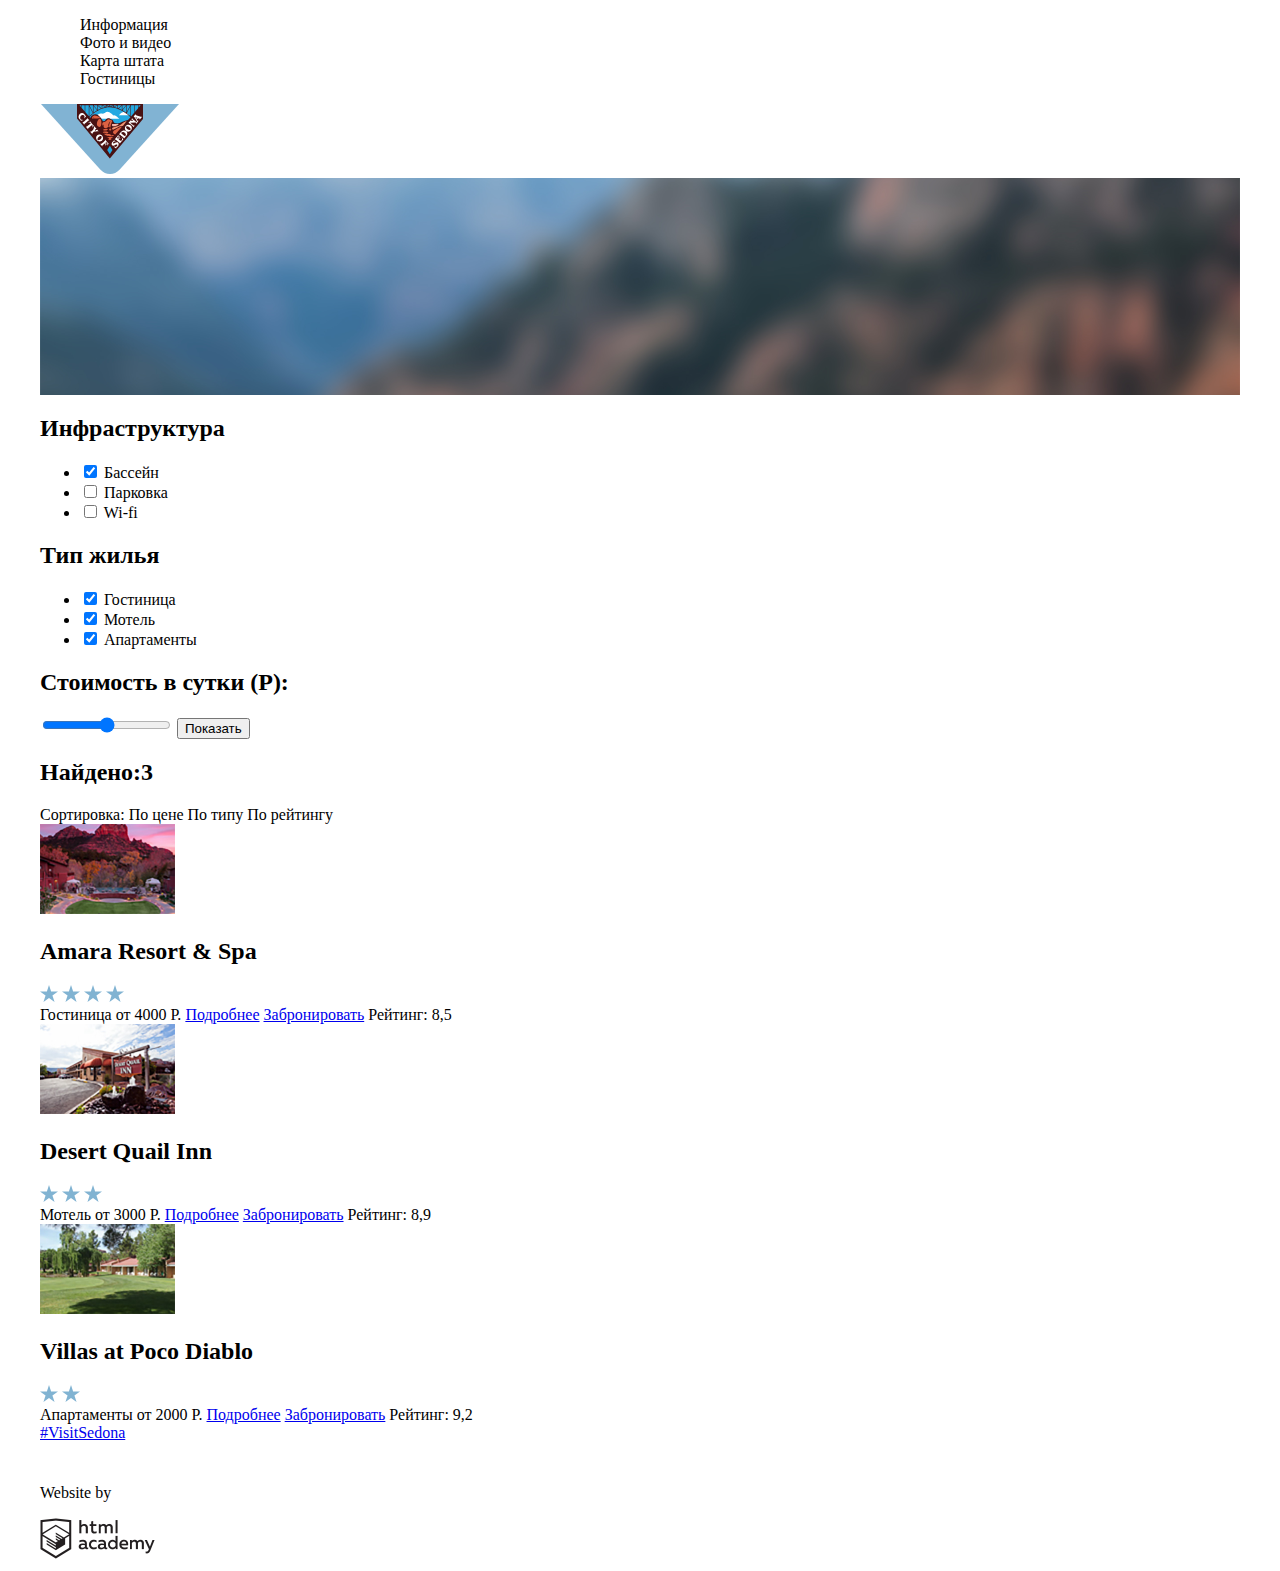
==== hotels.html @ dd0735d4 "4. Доступность и формы  не знаю что я делаю :))" ====
<!DOCTYPE html>
<html lang="ru">

<head>
  <meta charset="utf-8">
  <link href="css/style_hotels.css" rel="stylesheet">
  <title>HTML Academy: Седона</title>
</head>

<body>
  <section class="container">
    <header>
      <nav class="navigation">
        <ul>
          <li class="nav_list"><a href="#">Информация</a></li>
          <li class="nav_list"><a href="#">Фото и видео</a></li>
          <li class="nav_list"><a href="#">Карта штата</a></li>
          <li class="nav_list"><a href="hotels.html">Гостиницы </a></li>
        </ul>
        <a>
          <img src="img/index/logo.svg" alt="Логотип сайта Город Аризона" width="140px" height="70px">
        </a>
      </nav>
    </header>

    <div class="welcome">
    </div>

    <section class="choice">
      <div class="infrastructure">
        <h2>Инфраструктура</h2>
        <ul>
          <li>
            <input type="checkbox" name="swimming-pool" id="filter-swimming-pool" checked>
            <label for="filter-swimming-pool">Бассейн</label>
          </li>
          <li>
            <input type="checkbox" name="parking" id="filter-parking">
            <label for="filter-parking">Парковка</label>
          </li>
          <li>
            <input type="checkbox" name="wi-fi" id="filter-wi-fi">
            <label for="filter-wi-fi">Wi-fi</label>
          </li>
        </ul>
      </div>
      <div class="type_of_leaving">
        <h2>Тип жилья</h2>
        <ul>
          <li>
            <input type="checkbox" name="hotel" id="filter-hotel" checked>
            <label for="filter-hotel">Гостиница</label>
          </li>
          <li>
            <input type="checkbox" name="motel" id="filter-motel" checked>
            <label for="filter-motel">Мотель</label>
          </li>
          <li>
            <input type="checkbox" name="Apartments" id="filter-Apartments" checked>
            <label for="filter-Apartments">Апартаменты</label>
          </li>
        </ul>
      </div>
      <div class="price">
        <h2>Стоимость в сутки (P):</h2>
        <input type="range" name="range">
        <button type="button">Показать</button>
      </div>

      <section class="search">
        <div class="search_types">
          <h2>Найдено:3</h2>
          <span>Сортировка:</span>
          <span>По цене</span>
          <span>По типу</span>
          <span>По рейтингу</span>
        </div>
        <div class="hotel_one">
          <img src="img/hotels/hotel-picture-1.jpg" width="135px" height="90px" alt="Фото первого отеля">
          <h2>Amara Resort & Spa</h2>
          <div class="hotel_stars">
            <img src="img/hotels/star.svg">
            <img src="img/hotels/star.svg">
            <img src="img/hotels/star.svg">
            <img src="img/hotels/star.svg">
          </div>
          <span>Гостиница</span>
          <span>от 4000 Р.</span>
          <a href="#">Подробнее</a>
          <a href="#">Забронировать</a>
          <span>Рейтинг: 8,5</span>
        </div>
        <div class="hotel_two">
          <img src="img/hotels/hotel-picture-2.jpg" width="135px" height="90px" alt="Фото второго отеля">
          <h2>Desert Quail Inn</h2>
          <div class="hotel_stars">
            <img src="img/hotels/star.svg">
            <img src="img/hotels/star.svg">
            <img src="img/hotels/star.svg">
          </div>
          <span>Мотель</span>
          <span>от 3000 Р.</span>
          <a href="#">Подробнее</a>
          <a href="#">Забронировать</a>
          <span>Рейтинг: 8,9</span>
        </div>
        <div class="hotel_three">
          <img src="img/hotels/hotel-picture-3.jpg" width="135px" height="90px" alt="Фото третьего отеля">
          <h2>Villas at Poco Diablo</h2>
          <div class="hotel_stars">
            <img src="img/hotels/star.svg">
            <img src="img/hotels/star.svg">
          </div>
          <span>Апартаменты</span>
          <span>от 2000 Р.</span>
          <a href="#">Подробнее</a>
          <a href="#">Забронировать</a>
          <span>Рейтинг: 9,2</span>
        </div>
      </section>
    </section>
    <footer>
      <a href="#">#VisitSedona</a>
      <div class="social">
          <a href="#"><img src="img/index/tw-icon.svg" width="17px" height="15px" alt="группа сайта во Вконтакте"></a>
          <a href="#"><img src="img/index/fb-icon.svg" width="12px" height="22px" alt="группа сайта в Фейсбуке"></a>
          <a href="#"><img src="img/index/youtube-icon.svg" width="20px" height="16px" alt="канал сайта на Ютубе"></a>
        </div>
      <div class="footer_logo">
        <p>Website by</p>
        <img class="img_logo" src="img/index/logo_name2.png" width="115px" height="41px" alt="Логотип сайта">
      </div>
    </footer>
  </section>
</body>

</html>
---- css/style_hotels.css ----
.welcome {
    background: url(../img/hotels/background-2.png) no-repeat ;
    Width: 1200px;
    height:  217px;
}


.container {
    max-width: 1200px;
    margin: auto;
}

.visually-hidden {
    position: absolute;
    width: 1px;
    height: 1px;
    margin: -1px;
    border: 0;
    padding: 0;
    clip: rect(0 0 0 0);
    overflow: hidden;
  }

  .nav_list {
    list-style-type: none;
    }
    
    .navigation a {
        text-decoration: none;
        color: black;
    }
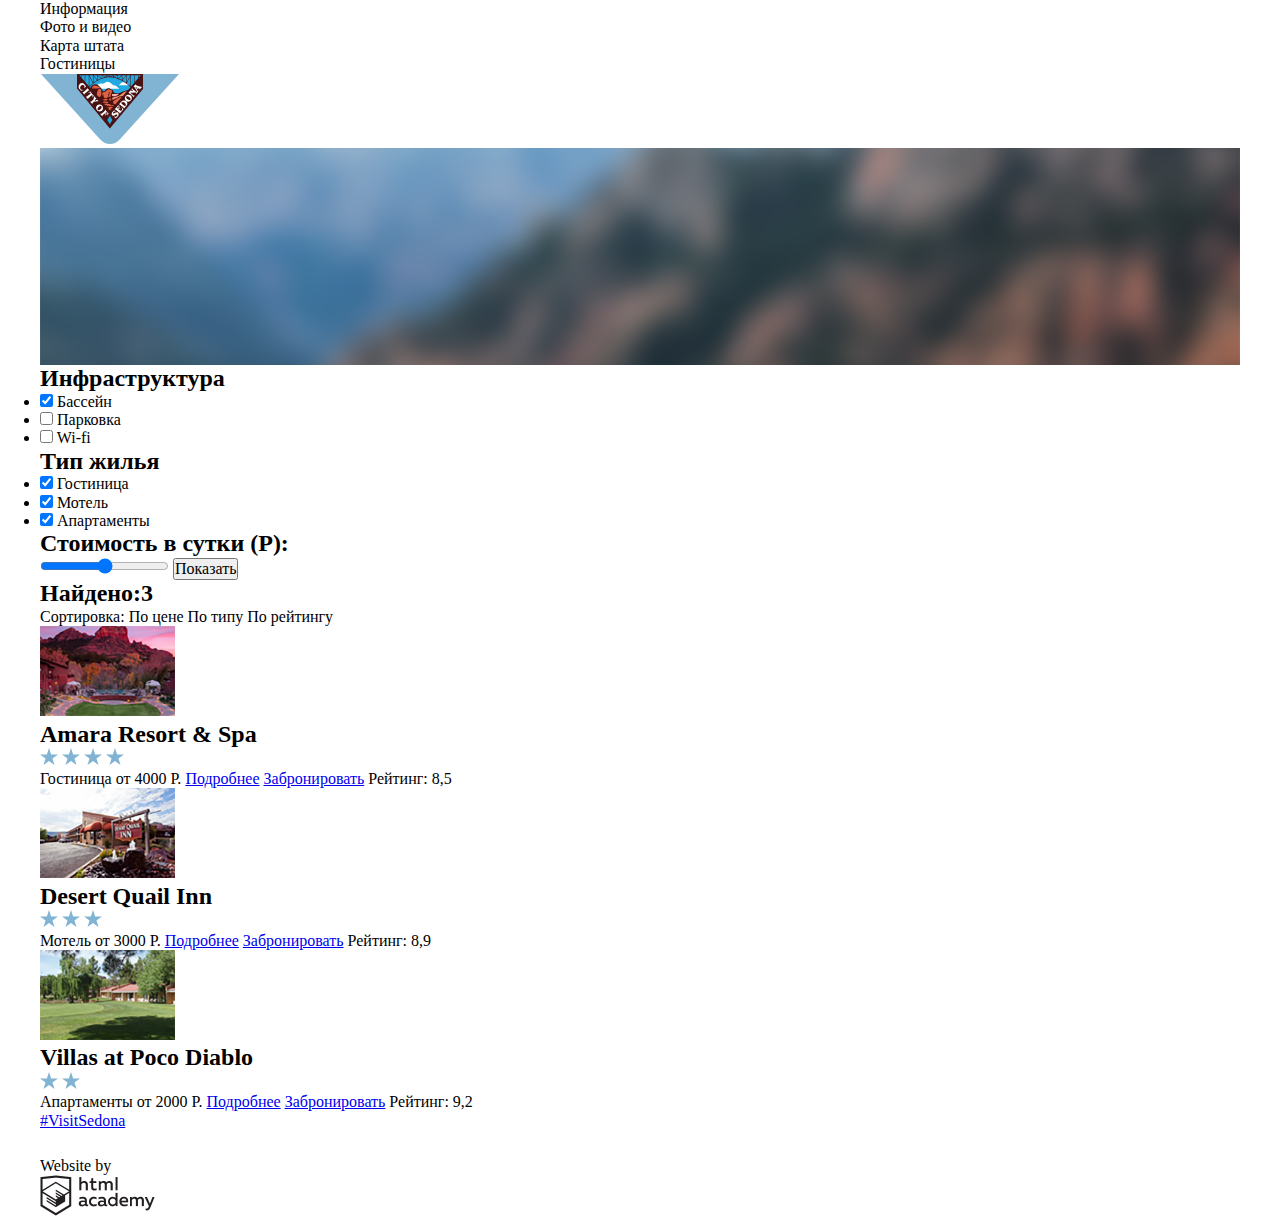
==== commit 7f837f30: "CSS part 2" ====
--- a/hotels.html
+++ b/hotels.html
@@ -3,6 +3,7 @@
 
 <head>
   <meta charset="utf-8">
+  <link href="css/normalize.css" rel="stylesheet">
   <link href="css/style_hotels.css" rel="stylesheet">
   <title>HTML Academy: Седона</title>
 </head>
@@ -12,13 +13,13 @@
     <header>
       <nav class="navigation">
         <ul>
-          <li class="nav_list"><a href="#">Информация</a></li>
-          <li class="nav_list"><a href="#">Фото и видео</a></li>
-          <li class="nav_list"><a href="#">Карта штата</a></li>
-          <li class="nav_list"><a href="hotels.html">Гостиницы </a></li>
+          <li class="nav_list"><a class="nav_link" href="#">Информация</a></li>
+          <li class="nav_list"><a class="nav_link" href="#">Фото и видео</a></li>
+          <li class="nav_list"><a class="nav_link" href="#">Карта штата</a></li>
+          <li class="nav_list"><a class="nav_link" href="hotels.html">Гостиницы </a></li>
         </ul>
         <a>
-          <img src="img/index/logo.svg" alt="Логотип сайта Город Аризона" width="140px" height="70px">
+          <img class="nav_logo" src="img/index/logo.svg" alt="Логотип сайта Город Аризона" width="140px" height="70px">
         </a>
       </nav>
     </header>
@@ -122,10 +123,10 @@
     <footer>
       <a href="#">#VisitSedona</a>
       <div class="social">
-          <a href="#"><img src="img/index/tw-icon.svg" width="17px" height="15px" alt="группа сайта во Вконтакте"></a>
-          <a href="#"><img src="img/index/fb-icon.svg" width="12px" height="22px" alt="группа сайта в Фейсбуке"></a>
-          <a href="#"><img src="img/index/youtube-icon.svg" width="20px" height="16px" alt="канал сайта на Ютубе"></a>
-        </div>
+        <a href="#"><img src="img/index/tw-icon.svg" width="17px" height="15px" alt="группа сайта во Вконтакте"></a>
+        <a href="#"><img src="img/index/fb-icon.svg" width="12px" height="22px" alt="группа сайта в Фейсбуке"></a>
+        <a href="#"><img src="img/index/youtube-icon.svg" width="20px" height="16px" alt="канал сайта на Ютубе"></a>
+      </div>
       <div class="footer_logo">
         <p>Website by</p>
         <img class="img_logo" src="img/index/logo_name2.png" width="115px" height="41px" alt="Логотип сайта">
--- a/css/style_hotels.css
+++ b/css/style_hotels.css
@@ -1,31 +1,31 @@
 .welcome {
-    background: url(../img/hotels/background-2.png) no-repeat ;
-    Width: 1200px;
-    height:  217px;
+  background: url(../img/hotels/background-2.png) no-repeat;
+  Width: 1200px;
+  height: 217px;
 }
 
 
 .container {
-    max-width: 1200px;
-    margin: auto;
+  max-width: 1200px;
+  margin: auto;
 }
 
 .visually-hidden {
-    position: absolute;
-    width: 1px;
-    height: 1px;
-    margin: -1px;
-    border: 0;
-    padding: 0;
-    clip: rect(0 0 0 0);
-    overflow: hidden;
-  }
+  position: absolute;
+  width: 1px;
+  height: 1px;
+  margin: -1px;
+  border: 0;
+  padding: 0;
+  clip: rect(0 0 0 0);
+  overflow: hidden;
+}
 
-  .nav_list {
-    list-style-type: none;
-    }
-    
-    .navigation a {
-        text-decoration: none;
-        color: black;
-    }+.nav_list {
+  list-style-type: none;
+}
+
+.navigation a {
+  text-decoration: none;
+  color: black;
+}
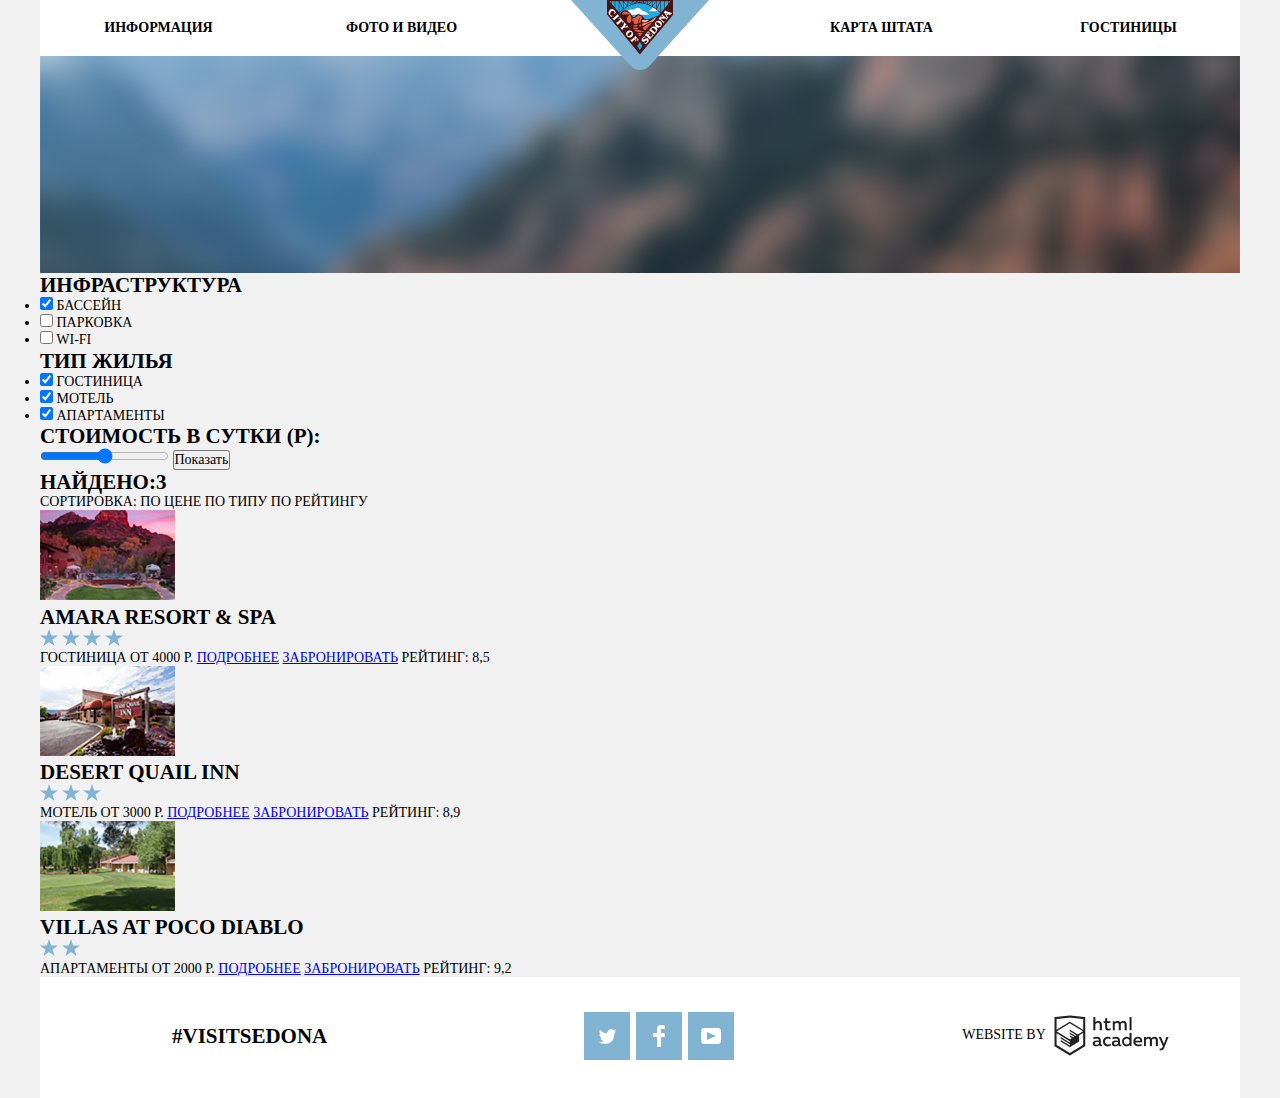
==== commit f5c434cb: "css part 3" ====
--- a/hotels.html
+++ b/hotels.html
@@ -12,11 +12,11 @@
   <section class="container">
     <header>
       <nav class="navigation">
-        <ul>
-          <li class="nav_list"><a class="nav_link" href="#">Информация</a></li>
-          <li class="nav_list"><a class="nav_link" href="#">Фото и видео</a></li>
-          <li class="nav_list"><a class="nav_link" href="#">Карта штата</a></li>
-          <li class="nav_list"><a class="nav_link" href="hotels.html">Гостиницы </a></li>
+        <ul class="nav_menu">
+          <li class="nav_list_left"><a class="nav_link nav_link_first" href="#">Информация</a></li>
+          <li class="nav_list_left"><a class="nav_link nav_link_second" href="#">Фото и видео</a></li>
+          <li class="nav_list_right"><a class="nav_link nav_link_third" href="#">Карта штата</a></li>
+          <li class="nav_list_right"><a class="nav_link  nav_link_fourth" href="hotels.html">Гостиницы </a></li>
         </ul>
         <a>
           <img class="nav_logo" src="img/index/logo.svg" alt="Логотип сайта Город Аризона" width="140px" height="70px">
@@ -121,15 +121,27 @@
       </section>
     </section>
     <footer>
-      <a href="#">#VisitSedona</a>
+      <a class="footer_link" href="#">#VisitSedona</a>
       <div class="social">
-        <a href="#"><img src="img/index/tw-icon.svg" width="17px" height="15px" alt="группа сайта во Вконтакте"></a>
-        <a href="#"><img src="img/index/fb-icon.svg" width="12px" height="22px" alt="группа сайта в Фейсбуке"></a>
-        <a href="#"><img src="img/index/youtube-icon.svg" width="20px" height="16px" alt="канал сайта на Ютубе"></a>
+        <div class="social_link link_tw">
+          <a class="social_img" href="#"><img src="img/index/tw-icon.svg" width="17px" height="15px"
+              alt="страница сайта в Твиттере"></a>
+        </div>
+        <div class="social_link link_fb">
+          <a class="social_img" href="#"><img src="img/index/fb-icon.svg" width="12px" height="22px"
+              alt="группа сайта в Фейсбуке"></a>
+        </div>
+        <div class="social_link link_youtobe">
+          <a class="social_img" href="#"><img src="img/index/youtube-icon.svg" width="20px" height="16px"
+              alt="канал сайта на Ютубе"></a>
+        </div>
       </div>
       <div class="footer_logo">
-        <p>Website by</p>
-        <img class="img_logo" src="img/index/logo_name2.png" width="115px" height="41px" alt="Логотип сайта">
+        <span class="footer_web">Website by</span>
+        <figure class="footer_logo_img">
+          <a href="https://htmlacademy.ru/intensive/htmlcss"><img class="img_logo" src="img/index/logo_name2.png"
+              width="115px" height="41px" alt="Логотип сайта"></a>
+        </figure>
       </div>
     </footer>
   </section>
--- a/css/style_hotels.css
+++ b/css/style_hotels.css
@@ -1,9 +1,19 @@
+body {
+  font-family: PT Sans;
+  text-transform: uppercase;
+  background-color: #f1f1f1;
+  font-size: 14px;
+}
+
+img {
+  max-width: 100%;
+}
+
 .welcome {
   background: url(../img/hotels/background-2.png) no-repeat;
   Width: 1200px;
   height: 217px;
 }
-
 
 .container {
   max-width: 1200px;
@@ -21,11 +31,124 @@
   overflow: hidden;
 }
 
-.nav_list {
-  list-style-type: none;
+.nav_list_right {
+  margin-right: auto;
+  padding-top: 20px;
+  padding-bottom: 20px;
+  width: 240px;
+  align-self: center;
+  text-align: center;
 }
 
-.navigation a {
+.nav_list_left {
+  margin-left: auto;
+  width: 240px;
+  align-self: center;
+  text-align: center;
+  padding-top: 20px;
+  padding-bottom: 20px;
+}
+
+.nav_link,
+.footer_link {
   text-decoration: none;
   color: black;
+  font-weight: 700;
 }
+
+.nav_menu {
+  display: -webkit-flex;
+  display: flex;
+  list-style-type: none;
+  flex-wrap: wrap;
+}
+
+.nav_menu::after {
+  content: '';
+  flex-grow: 1;
+  order: 0;
+}
+
+.nav_link_first {
+  padding-right: 3px;
+}
+
+.nav_link_second {
+  padding-left: 3px;
+}
+
+.nav_link_third {
+  padding-left: 3px;
+}
+
+.nav_link_fourth {
+  padding-left: 17px;
+}
+
+.nav_list_right {
+  order: 1;
+}
+
+.nav_logo {
+  position: absolute;
+  z-index: 1;
+  right: 530px;
+  top: 0px;
+}
+
+.navigation {
+  position: relative;
+  background-color: #ffffff;
+}
+
+
+/* FOOTER */
+
+footer {
+  background-color: #ffffff;
+  display: flex;
+}
+
+.footer_link {
+  font-size: 21px;
+  padding: 47px 257px 50px 132px;
+}
+
+.footer_web {
+  padding-right: 8px;
+}
+
+.footer_logo {
+  display: flex;
+  padding-left: 222px;
+  padding-top: 50px;
+}
+
+.footer_logo_img {
+  margin-top: -12px;
+}
+
+.social {
+  padding-top: 35px;
+  display: flex;
+  height: 48px; 
+}
+
+.social_link {
+  background-color: #81b3d2;
+  margin-right: 6px;
+  width: 46px;
+  text-align: center;
+}
+
+.link_tw {
+  padding-top: 17px;
+}
+
+.link_youtobe {
+padding-top: 16px;
+}
+
+.link_fb {
+  padding-top: 13px;
+}
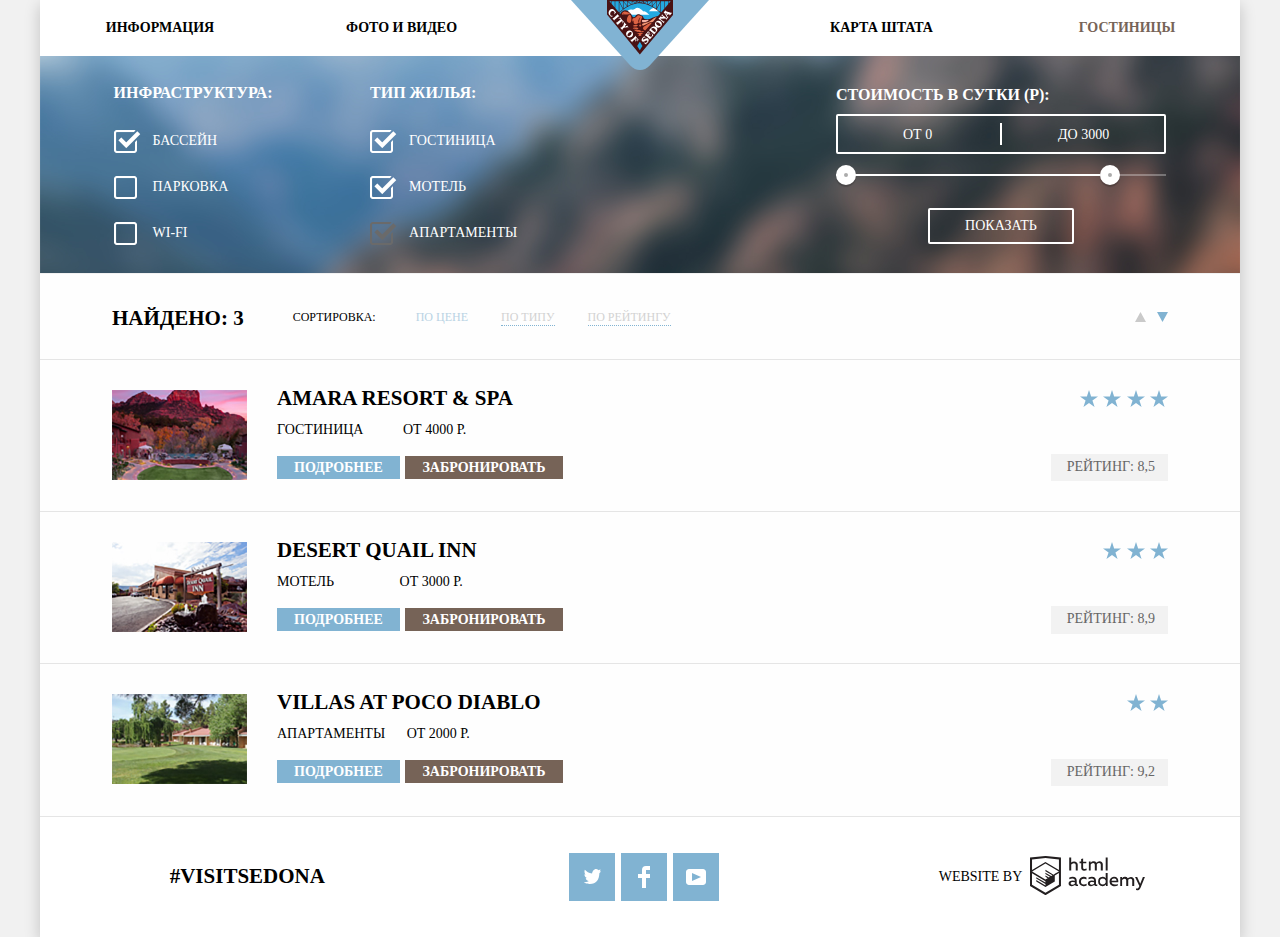
==== commit 0e8873b9: "CSS part 4" ====
--- a/hotels.html
+++ b/hotels.html
@@ -18,130 +18,180 @@
           <li class="nav_list_right"><a class="nav_link nav_link_third" href="#">Карта штата</a></li>
           <li class="nav_list_right"><a class="nav_link  nav_link_fourth" href="hotels.html">Гостиницы </a></li>
         </ul>
-        <a>
+        <a href="index.html">
           <img class="nav_logo" src="img/index/logo.svg" alt="Логотип сайта Город Аризона" width="140px" height="70px">
         </a>
       </nav>
     </header>
 
-    <div class="welcome">
-    </div>
-
     <section class="choice">
-      <div class="infrastructure">
-        <h2>Инфраструктура</h2>
+      <form>
+        <fieldset>
+          <legend>Инфраструктура:</legend>
+          <input id="checkbox-1" type="checkbox" checked>
+          <label for="checkbox-1">Бассейн</label>
+          <input id="checkbox-2" type="checkbox">
+          <label for="checkbox-2">Парковка</label>
+          <input id="checkbox-3" type="checkbox">
+          <label for="checkbox-3">Wi-fi</label>
+        </fieldset>
+      </form>
+      <form>
+        <fieldset class="second_fieldset">
+          <legend>Тип жилья:</legend>
+          <input id="checkbox-4" type="checkbox" checked>
+          <label for="checkbox-4">Гостиница</label>
+          <input id="checkbox-5" type="checkbox" checked>
+          <label for="checkbox-5">Мотель</label>
+          <input id="checkbox-6" type="checkbox" disabled checked>
+          <label for="checkbox-6">Апартаменты</label>
+        </fieldset>
+      </form>
+      <div class="filter_range">
+        <div class="filter_range_title">Стоимость в сутки (р):</div>
+        <div class="price_controls">
+          <label class="min_price">от <input type="text" name="min_price" value="0"></label>
+          <label class="max_price">до <input type="text" name="max_price" value="3000"></label>
+        </div>
+        <div class="range_controls">
+          <div class="scale">
+            <div class="bar"></div>
+          </div>
+          <div class="range_toggle range_toggle_min"></div>
+          <div class="range_toggle range_toggle_max"></div>
+        </div>
+        <button class="btn_transparent" type="submit">Показать</button>
+      </div>
+    </section>
+
+    <section class="search">
+      <div class="search_types">
+        <h2 class="search_title">Найдено: 3</h2>
+        <span class="search_subtitle">Сортировка:</span>
+        <button class="search_list search_list_active">По цене</button>
+        <button class="search_list search_list_no_active">По типу</button>
+        <button class="search_list search_list_no_active">По рейтингу</button>
+        <div class="search_buttons">
+          <button class="up_button" href="#"><span class="visually-hidden">Вверх</span>
+            <svg xmlns="http://www.w3.org/2000/svg" width="11" height="10" viewbox="0 0 11 10">
+              <path fill="#231F20" d="M5.5 0L0 10h11z" /></svg>
+          </button>
+          <button class="down_button" href="#"><span class="visually-hidden">Вниз</span>
+            <svg xmlns="http://www.w3.org/2000/svg" width="11" height="10" viewbox="0 0 11 10">
+              <path fill="#231F20" d="M5.5 10L0 0h11" /></svg>
+          </button>
+        </div>
+      </div>
+      <div class="hotels">
+        <figure class="hotels_img">
+          <img src="img/hotels/hotel-picture-1.jpg" width="135px" height="90px" alt="Фото первого отеля">
+        </figure>
+        <div class="hotels_info">
+          <h2 class="hotels_title">Amara Resort & Spa</h2>
+          <span>Гостиница</span>
+          <span class="hotels_price_first">от 4000 Р.</span>
+          <div class="hotels_button">
+            <a class="details_button" href="#">Подробнее</a>
+            <a class="reserve_button" href="#">Забронировать</a>
+          </div>
+        </div>
+        <div class="hotel_rating">
+          <span class="hotels_stars"><img src="img/hotels/star.svg"></span>
+          <span class="hotels_stars"><img src="img/hotels/star.svg"></span>
+          <span class="hotels_stars"><img src="img/hotels/star.svg"></span>
+          <span class="hotels_stars"><img src="img/hotels/star.svg"></span>
+          <div>
+            <button class="btn_rating" type="submit">Рейтинг: 8,5</button>
+          </div>
+        </div>
+      </div>
+      <div class="hotels">
+        <figure class="hotels_img">
+          <img src="img/hotels/hotel-picture-2.jpg" width="135px" height="90px" alt="Фото первого отеля">
+        </figure>
+        <div class="hotels_info">
+          <h2 class="hotels_title">Desert Quail Inn</h2>
+          <span>Мотель</span>
+          <span class="hotels_price_second">от 3000 Р.</span>
+          <div class="hotels_button">
+            <a class="details_button" href="#">Подробнее</a>
+            <a class="reserve_button" href="#">Забронировать</a>
+          </div>
+        </div>
+        <div class="hotel_rating">
+          <span class="hotels_stars"><img src="img/hotels/star.svg"></span>
+          <span class="hotels_stars"><img src="img/hotels/star.svg"></span>
+          <span class="hotels_stars"><img src="img/hotels/star.svg"></span>
+          <div>
+            <button class="btn_rating" type="submit">Рейтинг: 8,9</button>
+          </div>
+        </div>
+      </div>
+      <div class="hotels">
+        <figure class="hotels_img">
+          <img src="img/hotels/hotel-picture-3.jpg" width="135px" height="90px" alt="Фото первого отеля">
+        </figure>
+        <div class="hotels_info">
+          <h2 class="hotels_title">Villas at Poco Diablo</h2>
+          <span>Апартаменты</span>
+          <span class="hotels_price_third">от 2000 Р.</span>
+          <div class="hotels_button">
+            <a class="details_button" href="#">Подробнее</a>
+            <a class="reserve_button" href="#">Забронировать</a>
+          </div>
+        </div>
+        <div class="hotel_rating">
+          <span class="hotels_stars"><img src="img/hotels/star.svg"></span>
+          <span class="hotels_stars"><img src="img/hotels/star.svg"></span>
+          <div>
+            <button class="btn_rating" type="submit">Рейтинг: 9,2</button>
+          </div>
+        </div>
+      </div>
+    </section>
+
+
+    <footer>
+      <div>
+        <a class="footer_link" href="#">#VisitSedona</a>
+      </div>
+      <div class="footer_social">
         <ul>
-          <li>
-            <input type="checkbox" name="swimming-pool" id="filter-swimming-pool" checked>
-            <label for="filter-swimming-pool">Бассейн</label>
+          <li><a class="social_button" href="#"><span class="visually-hidden">Твиттер</span>
+              <svg xmlns="http://www.w3.org/2000/svg" xmlns:xlink="http://www.w3.org/1999/xlink" width="17" height="15"
+                viewbox="0 0 17 15">
+                <path fill="#FFF"
+                  d="M10.95.144c1.685-.496 2.984.27 3.577 1.179.673-.231 1.331-.481 2.011-.708a2.345 2.345 0 0 1-.857 1.768c.685.17 1.304-.491 1.304-.491-.169 1-1.006 1.788-1.563 2.024-.231 6.75-3.175 11.217-10.077 11.082h-.446c-.41 0-4.164-.46-4.898-1.887 2.271.196 3.893-.422 4.693-1.177-.96-.3-2.679-.477-2.979-2.95.349.106.564.228 1.19.119C1.705 8.247.374 7.53.448 5.33c.285.328 1.067.536 1.34.472C1.085 5.561-.182 2.442.894.85c1.818 1.854 3.735 3.606 7.152 3.773C8.254 2.33 9.183.793 10.95.144z">
+                </path>
+              </svg>
+            </a>
           </li>
-          <li>
-            <input type="checkbox" name="parking" id="filter-parking">
-            <label for="filter-parking">Парковка</label>
+          <li><a class="social_button" href="#"><span class="visually-hidden">Фейсбук</span>
+              <svg xmlns="http://www.w3.org/2000/svg" width="12" height="22" viewbox="0 0 12 22">
+                <path fill="#FFF" d="M12 4V0H8a4 4 0 0 0-4 4v4H0v4h4v10h4V12h4V8H8V4h4z" />
+              </svg>
+            </a>
           </li>
-          <li>
-            <input type="checkbox" name="wi-fi" id="filter-wi-fi">
-            <label for="filter-wi-fi">Wi-fi</label>
+          <li><a class="social_button" href="#"><span class="visually-hidden">Ютуб</span>
+              <svg xmlns="http://www.w3.org/2000/svg" xmlns:xlink="http://www.w3.org/1999/xlink" width="20" height="16"
+                viewbox="0 0 20 16">
+                <path fill="#FFF"
+                  d="M17 0H3C1.35 0 0 1.35 0 3v10c0 1.65 1.35 3 3 3h14c1.65 0 3-1.35 3-3V3c0-1.65-1.35-3-3-3zM6.027 11.998V4.002L15.014 8l-8.987 3.998z" />
+              </svg>
+            </a>
           </li>
         </ul>
       </div>
-      <div class="type_of_leaving">
-        <h2>Тип жилья</h2>
-        <ul>
-          <li>
-            <input type="checkbox" name="hotel" id="filter-hotel" checked>
-            <label for="filter-hotel">Гостиница</label>
-          </li>
-          <li>
-            <input type="checkbox" name="motel" id="filter-motel" checked>
-            <label for="filter-motel">Мотель</label>
-          </li>
-          <li>
-            <input type="checkbox" name="Apartments" id="filter-Apartments" checked>
-            <label for="filter-Apartments">Апартаменты</label>
-          </li>
-        </ul>
-      </div>
-      <div class="price">
-        <h2>Стоимость в сутки (P):</h2>
-        <input type="range" name="range">
-        <button type="button">Показать</button>
-      </div>
-
-      <section class="search">
-        <div class="search_types">
-          <h2>Найдено:3</h2>
-          <span>Сортировка:</span>
-          <span>По цене</span>
-          <span>По типу</span>
-          <span>По рейтингу</span>
-        </div>
-        <div class="hotel_one">
-          <img src="img/hotels/hotel-picture-1.jpg" width="135px" height="90px" alt="Фото первого отеля">
-          <h2>Amara Resort & Spa</h2>
-          <div class="hotel_stars">
-            <img src="img/hotels/star.svg">
-            <img src="img/hotels/star.svg">
-            <img src="img/hotels/star.svg">
-            <img src="img/hotels/star.svg">
-          </div>
-          <span>Гостиница</span>
-          <span>от 4000 Р.</span>
-          <a href="#">Подробнее</a>
-          <a href="#">Забронировать</a>
-          <span>Рейтинг: 8,5</span>
-        </div>
-        <div class="hotel_two">
-          <img src="img/hotels/hotel-picture-2.jpg" width="135px" height="90px" alt="Фото второго отеля">
-          <h2>Desert Quail Inn</h2>
-          <div class="hotel_stars">
-            <img src="img/hotels/star.svg">
-            <img src="img/hotels/star.svg">
-            <img src="img/hotels/star.svg">
-          </div>
-          <span>Мотель</span>
-          <span>от 3000 Р.</span>
-          <a href="#">Подробнее</a>
-          <a href="#">Забронировать</a>
-          <span>Рейтинг: 8,9</span>
-        </div>
-        <div class="hotel_three">
-          <img src="img/hotels/hotel-picture-3.jpg" width="135px" height="90px" alt="Фото третьего отеля">
-          <h2>Villas at Poco Diablo</h2>
-          <div class="hotel_stars">
-            <img src="img/hotels/star.svg">
-            <img src="img/hotels/star.svg">
-          </div>
-          <span>Апартаменты</span>
-          <span>от 2000 Р.</span>
-          <a href="#">Подробнее</a>
-          <a href="#">Забронировать</a>
-          <span>Рейтинг: 9,2</span>
-        </div>
-      </section>
-    </section>
-    <footer>
-      <a class="footer_link" href="#">#VisitSedona</a>
-      <div class="social">
-        <div class="social_link link_tw">
-          <a class="social_img" href="#"><img src="img/index/tw-icon.svg" width="17px" height="15px"
-              alt="страница сайта в Твиттере"></a>
-        </div>
-        <div class="social_link link_fb">
-          <a class="social_img" href="#"><img src="img/index/fb-icon.svg" width="12px" height="22px"
-              alt="группа сайта в Фейсбуке"></a>
-        </div>
-        <div class="social_link link_youtobe">
-          <a class="social_img" href="#"><img src="img/index/youtube-icon.svg" width="20px" height="16px"
-              alt="канал сайта на Ютубе"></a>
-        </div>
-      </div>
       <div class="footer_logo">
         <span class="footer_web">Website by</span>
-        <figure class="footer_logo_img">
-          <a href="https://htmlacademy.ru/intensive/htmlcss"><img class="img_logo" src="img/index/logo_name2.png"
-              width="115px" height="41px" alt="Логотип сайта"></a>
-        </figure>
+        <a class="logo_button" href="#"><span class="visually-hidden">Logo</span>
+          <svg id="Layer_1" data-name="Layer 1" xmlns="http://www.w3.org/2000/svg" viewbox="0 0 108.08 36.85">
+            <title>logo-htmlacademy-small1</title>
+            <path
+              d="M44.61,26.88a2,2,0,0,0,.55-0.1v1.33a3.25,3.25,0,0,1-1.18.21,1.67,1.67,0,0,1-1.67-1,4.84,4.84,0,0,1-3.14,1.08c-1.51,0-2.91-.83-2.91-2.55,0-2.13,2-2.79,3.71-2.79a11.08,11.08,0,0,1,2.17.25v-0.3c0-1-.76-1.77-2.19-1.77a7.42,7.42,0,0,0-3,.64v-1.7a10.21,10.21,0,0,1,3.19-.55c2.36,0,3.81,1.12,3.81,3.65v3a0.54,0.54,0,0,0,.49.59h0.17Zm-6.44-1.13A1.35,1.35,0,0,0,39.63,27h0.11a3.39,3.39,0,0,0,2.41-1V24.58a9.72,9.72,0,0,0-1.81-.21c-1,0-2.16.33-2.16,1.38h0Zm12.36-6.11a5,5,0,0,1,2.57.64V22a4.08,4.08,0,0,0-2.3-.7,2.75,2.75,0,1,0,0,5.49,5,5,0,0,0,2.43-.64v1.71a6.27,6.27,0,0,1-2.76.57A4.21,4.21,0,0,1,46,24.51q0-.21,0-0.41a4.32,4.32,0,0,1,4.18-4.46h0.38Zm12.17,7.24a2,2,0,0,0,.55-0.1v1.33a3.25,3.25,0,0,1-1.18.21,1.67,1.67,0,0,1-1.67-1,4.84,4.84,0,0,1-3.14,1.08c-1.51,0-2.91-.83-2.91-2.55,0-2.13,2-2.79,3.71-2.79a11.08,11.08,0,0,1,2.17.25v-0.3c0-1-.76-1.77-2.19-1.77a7.42,7.42,0,0,0-3,.64v-1.7a10.21,10.21,0,0,1,3.19-.55c2.36,0,3.81,1.12,3.81,3.65v3a0.54,0.54,0,0,0,.49.59h0.17Zm-6.44-1.13A1.35,1.35,0,0,0,57.73,27h0.11a3.39,3.39,0,0,0,2.41-1V24.58a9.72,9.72,0,0,0-1.81-.21c-1.06,0-2.16.33-2.16,1.38h0ZM73,16V28.2H71.35V26.88a3.88,3.88,0,0,1-3.19,1.54,4.4,4.4,0,0,1,0-8.78,3.81,3.81,0,0,1,3,1.3V16H73Zm-4.53,5.22a2.76,2.76,0,1,0,0,5.52A2.86,2.86,0,0,0,71.15,25V23A2.91,2.91,0,0,0,68.49,21.27ZM79,19.64c3.31,0,4.46,2.68,3.92,5.09H76.7c0.21,1.5,1.67,2.11,3.19,2.11a6.11,6.11,0,0,0,2.64-.59v1.6a7.14,7.14,0,0,1-3,.57C77,28.42,74.78,27,74.78,24a4.18,4.18,0,0,1,4-4.39H79Zm0.09,1.54a2.28,2.28,0,0,0-2.44,2.1v0.06H81.3A2,2,0,0,0,79.13,21.18Zm5.73,7V19.87h1.65v1a3.81,3.81,0,0,1,2.78-1.27A2.86,2.86,0,0,1,91.89,21a4.12,4.12,0,0,1,2.91-1.33A3.06,3.06,0,0,1,98,23V28.2h-1.9V23.05a1.59,1.59,0,0,0-1.42-1.75H94.42a2.8,2.8,0,0,0-2.07,1.12V28.2h-1.9V23.05A1.59,1.59,0,0,0,89,21.31H88.8a3,3,0,0,0-2.21,1.29v5.63H84.86Zm21.31-8.33h1.9l-3.91,9.46c-0.9,2.17-2.09,2.86-3.35,2.86a4.76,4.76,0,0,1-1.1-.14V30.46a2.86,2.86,0,0,0,.85.12c0.9,0,1.58-.64,2.07-1.9l0.17-.42-4-8.4h2l2.86,6.29ZM38.73,1.46V6.22a3.81,3.81,0,0,1,2.7-1.14,3.25,3.25,0,0,1,3.44,3.4v5.15H43V8.72a1.81,1.81,0,0,0-1.61-2h-0.3a2.93,2.93,0,0,0-2.32,1.39v5.52h-1.9V1.46h1.9ZM49.94,2.31v3h3V6.91h-3v3.81c0,1.1.5,1.46,1.58,1.46a4.49,4.49,0,0,0,1.69-.33v1.6A6.8,6.8,0,0,1,51,13.8a2.55,2.55,0,0,1-2.86-2.74V6.89H46.58V5.26h1.5V2.74Zm5.4,11.31V5.28H57v1A3.81,3.81,0,0,1,59.77,5a2.86,2.86,0,0,1,2.6,1.33A4.12,4.12,0,0,1,65.28,5,3.06,3.06,0,0,1,68.44,8.4v5.21h-1.9V8.46a1.59,1.59,0,0,0-1.42-1.75H64.89a2.8,2.8,0,0,0-2.07,1.12v5.78h-1.9V8.46A1.59,1.59,0,0,0,59.5,6.71H59.27A3,3,0,0,0,57.06,8v5.63H55.34ZM71.17,1.45H73V13.6H71.17V1.45ZM14.71,0H14.55L0,1.54V28.21l14.55,8.66,14.55-8.66V1.54Zm12.5,27.1L14.55,34.64,1.9,27.12V16.18l12.59,7.5V25L5.86,19.9v1.31l8.68,5.21v1.39L5.87,22.65V24l8.68,5.21,8.75-5.24V18.31L27.2,16V27.12Zm0-12.53-3.48,2-1.6,1L14.51,13v1.31L21,18.23H21l-0.14.09-1,.54-5.37-3.2V17l4.24,2.52-1,.67-3.2-1.9v1.31l2.1,1.24L14.5,22.1,2,14.65,14.51,7.11Zm0-1.32L14.49,5.76,1.91,13.25v-10L14.56,1.92,27.21,3.25v10h0Z"
+              transform="translate(0 -0.02)" fill="#231f20" />
+          </svg>
+        </a>
       </div>
     </footer>
   </section>
--- a/css/style_hotels.css
+++ b/css/style_hotels.css
@@ -1,5 +1,5 @@
 body {
-  font-family: PT Sans;
+  font-family: PT Sans Arial sans-serif;
   text-transform: uppercase;
   background-color: #f1f1f1;
   font-size: 14px;
@@ -9,15 +9,10 @@
   max-width: 100%;
 }
 
-.welcome {
-  background: url(../img/hotels/background-2.png) no-repeat;
-  Width: 1200px;
-  height: 217px;
-}
-
 .container {
   max-width: 1200px;
   margin: auto;
+  box-shadow: 0px 5px 15px 0 rgba(0, 1, 1, 0.2);
 }
 
 .visually-hidden {
@@ -31,6 +26,8 @@
   overflow: hidden;
 }
 
+/*NAVIGATION*/
+
 .nav_list_right {
   margin-right: auto;
   padding-top: 20px;
@@ -49,11 +46,11 @@
   padding-bottom: 20px;
 }
 
-.nav_link,
-.footer_link {
+.nav_link{
   text-decoration: none;
   color: black;
   font-weight: 700;
+  justify-content: space-around;
 }
 
 .nav_menu {
@@ -69,8 +66,20 @@
   order: 0;
 }
 
-.nav_link_first {
+.nav_link_fourth {
   padding-right: 3px;
+  color: #766357;
+}
+
+.nav_link:focus,
+.nav_link:hover {
+  color: #81b3d2;
+  transition: all 0.2s linear;
+}
+
+.nav_link:active {
+  color: #b2b2b2;
+  transition: all 0.2s linear;
 }
 
 .nav_link_second {
@@ -107,48 +116,511 @@
 footer {
   background-color: #ffffff;
   display: flex;
+  height: 120px;
+  justify-content: space-around;
+  align-items: center;
+
 }
 
 .footer_link {
   font-size: 21px;
-  padding: 47px 257px 50px 132px;
 }
 
 .footer_web {
   padding-right: 8px;
+  margin: auto 0;
 }
 
 .footer_logo {
   display: flex;
-  padding-left: 222px;
-  padding-top: 50px;
+  margin-left: 30px;
 }
 
 .footer_logo_img {
   margin-top: -12px;
 }
 
-.social {
-  padding-top: 35px;
-  display: flex;
-  height: 48px; 
-}
-
-.social_link {
+.footer_link {
+  text-decoration: none;
+  color: black;
+  font-weight: 700;
+  justify-content: space-around;
+}
+
+.footer_link {
+  padding-left: 35px;
+}
+
+
+/*FILTER RANGE*/
+
+
+.filter_range {
+  width: 330px;
+
+  color: #ffffff;
+  text-transform: uppercase;
+}
+
+.filter_range_title {
+  margin-bottom: 9px;
+
+  font-weight: 600;
+  font-size: 16px;
+  line-height: 21px;
+}
+
+.price_controls {
+  position: relative;
+
+  height: 36px;
+  margin-bottom: 20px;
+
+  font-size: 0;
+
+  border: 2px solid #ffffff;
+  border-radius: 2px;
+}
+
+.price_controls::after {
+  content: "";
+  position: absolute;
+  top: 50%;
+  left: 50%;
+
+  width: 2px;
+  height: 22px;
+
+  background: #ffffff;
+  transform: translate(-50%, -50%);
+}
+
+.price_controls label {
+  display: inline-block;
+
+  font-size: 14px;
+  line-height: 38px;
+  vertical-align: top;
+
+  cursor: pointer;
+}
+
+.price_controls .min_price,
+.price_controls .max_price {
+  width: 90px;
+  padding-left: 65px;
+}
+
+.price_controls input {
+  width: 50px;
+  margin: 0;
+
+  color: inherit;
+  font: inherit;
+
+  background: none;
+  border: none;
+}
+
+.range_controls {
+  position: relative;
+
+  margin-bottom: 32px;
+}
+
+.range_controls .scale {
+  height: 2px;
+
+  background: rgba(255, 255, 255, 0.3);
+}
+
+.range_controls .bar {
+  width: 80%;
+  height: 2px;
+
+  background: #ffffff;
+}
+
+.range_toggle {
+  position: absolute;
+  top: -9px;
+
+  width: 4px;
+  height: 4px;
+
+  background: #ababab;
+  border: 8px solid #ffffff;
+  border-radius: 50%;
+  box-shadow: 0 2px 1px 0 rgba(0, 1, 1, 0.2);
+  cursor: pointer;
+}
+
+.range_toggle:hover {
+  background: #1c4f80;
+}
+
+.range_toggle_min {
+  left: 0;
+}
+
+.range_toggle_max {
+  left: 80%;
+}
+
+.btn_transparent {
+  display: block;
+  margin: 0 auto;
+  padding: 6px 35px;
+
+  font-size: 14px;
+  line-height: 20px;
+  color: #ffffff;
+  text-transform: uppercase;
+
+  background: transparent;
+  border: 2px solid #ffffff;
+  border-radius: 2px;
+  cursor: pointer;
+}
+
+.btn_transparent:hover,
+.btn_transparent:focus{
+  color: #000000;
+  background: #ffffff;
+  transition: all 0.2s linear;
+}
+
+/*SEARCH*/
+
+.search {
+  background-color: #fefefe;
+}
+
+.search_types {
+  display: flex;
+  padding: 32px 72px 29px;
+  border-bottom: 1px solid #e5e5e5;
+  align-items: center;
+}
+
+.search_title {
+  padding-right: 49px;
+}
+
+.search_subtitle {
+  font-size: 12px;
+  padding-right: 40px;
+}
+
+.search_list {
+  margin-right: 33px;
+  font-size: 12px;
+  background: none;
+  text-transform: inherit;
+}
+
+.search_list_active {
+color: #b9d3e4;
+}
+
+.search_list_no_active {
+  color: #d2d2d2;
+  border-bottom: 1px dotted #81b3d2;
+}
+
+.search_list_no_active:focus,
+.search_list_no_active:hover {
+  color: #81b3d2;
+  border-bottom: 1px dotted #81b3d2;
+  transition: all 0.2s linear;
+}
+
+.search_list_no_active:active {
+  color: #000000;
+  border: 0;
+  transition: all 0.2s linear;
+}
+
+.up_button,
+.down_button {
+  width: 11px;
+  height: 10px;
+  background-color: #ffffff;
+}
+
+.up_button {
+  margin-right: 8px;
+  text-align: end;
+}
+
+.up_button path {
+  fill: #cacaca;
+}
+
+.down_button path {
+  fill: #81b3d2;
+}
+
+.search_buttons {
+  margin-left: auto;
+}
+
+.down_button:hover path,
+.up_button:hover path, 
+.down_button:focus path,
+.up_button:focus path {
+  fill: #000000;
+  transition: all 0.2s linear;
+}
+
+.down_button:active path,
+.up_button:active path {
+  fill: #81b3d2;
+  transition: all 0.2s linear;
+}
+
+
+/*FORM */
+
+form label {
+  display: block;
+  margin-top: 23px;
+  margin-bottom: 5px;
+}
+
+form input:not([type="text"]) {
+    float: left;
+    height: 0;
+    width: 0;
+}
+
+
+form input + label::before {
+content: "";
+display: inline-block;
+width: 31px;
+height: 23px;
+margin-right: 8px;
+vertical-align: middle;
+background: url("../img/hotels/checkbox-off.png") no-repeat;
+border: 0;
+}
+
+
+form input:checked + label::before {
+background: url("../img/hotels/checkbox-on.png") no-repeat;
+width: 31px;
+height: 23px;
+border: 0;
+}
+
+form input:focus + label {
+  outline: solid 1px blue;
+  }
+
+form input:disabled + label::before {
+  background: url("../img/hotels/checkbox-off-brown.png") no-repeat;
+  width: 31px;
+height: 23px;
+}
+
+form input:disabled:checked + label::before {
+  background: url("../img/hotels/checkbox-on-brown.png") no-repeat;
+} 
+
+fieldset {
+  border: 0;
+}
+
+.second_fieldset {
+  margin-left: -200px;
+}
+
+legend {
+  font-size: 16px;
+  font-weight: 700;
+}
+
+
+/*SOCIAL*/
+
+.social_button {
+  display: flex;
+  align-items: center;
+  justify-content: center;
+  width: 46px;
+  height: 48px;
+
   background-color: #81b3d2;
-  margin-right: 6px;
-  width: 46px;
-  text-align: center;
-}
-
-.link_tw {
-  padding-top: 17px;
-}
-
-.link_youtobe {
-padding-top: 16px;
-}
-
-.link_fb {
-  padding-top: 13px;
-}
+}
+
+.social_button:hover,
+.social_button:focus {
+  background-color: #669ec0;
+  transition: all 0.2s linear;
+}
+
+.social_button:active path{
+  background-color: #5496bd;
+  fill: #88b6d1;
+  transition: all 0.2s linear;
+}
+
+.footer_social {
+  margin-left: 55px;
+
+}
+
+.footer_social ul {
+  display: flex;
+  flex-wrap: wrap;
+  justify-content: space-between;
+  width: 150px;
+  margin: 0 auto;
+  padding: 0;
+  
+  list-style: none;
+}
+
+
+.logo_button{
+  width: 115px;
+  height: 41px;
+  fill: #ffffff;
+}
+
+.logo_button:hover path,
+.logo_button:focus path{
+  fill: #81b3d2;
+  transition: all 0.2s linear;
+}
+
+.logo_button:active path {
+  fill: #bdbbbc;
+  transition: all 0.2s linear;
+}
+
+/*HOTELS*/
+
+.hotels {
+  display: flex;
+  padding: 30px 72px 27px;
+  border-bottom: 1px solid #e5e5e5;
+}
+
+.hotels_img {
+  padding-right: 30px;
+}
+
+.hotels_title {
+  line-height: 0.8;
+  padding-bottom: 15px;
+}
+
+.hotels_title:hover,
+.hotels_title:focus {
+  color: #81b3d2;
+  transition: all 0.2s linear;
+}
+
+.hotels_title:active {
+  color: #cacaca;
+  transition: all 0.2s linear;
+}
+
+.hotel_rating {
+  margin-left: auto;
+  text-align: end;
+}
+
+.hotels_button {
+  margin-top: 22px;
+}
+
+.hotels_price_first {
+  padding-left: 36px;
+}
+
+.hotels_price_second {
+  padding-left: 62px;
+}
+
+.hotels_price_third {
+  padding-left: 18px;
+}
+
+.details_button,
+.reserve_button {
+  list-style-type: none;
+  text-decoration: none;
+  color: #ffffff;
+  font-weight: 700;
+  font-size: 14px;
+}
+
+.details_button {
+  padding: 4px 17px;
+  background-color: #81b3d2;
+  margin-right: 2px;
+}
+
+.details_button:focus,
+.details_button:hover {
+  background-color: #669ec0;
+  transition: all 0.2s linear;
+}
+
+.reserve_button:focus,
+.reserve_button:hover {
+  background-color: #604e43;
+  transition: all 0.2s linear;
+}
+
+.details_button:active {
+  background-color: #5496bd;
+  color: #85b0cd;
+  transition: all 0.2s linear;
+}
+
+.reserve_button:active {
+  background-color: #503e33;
+  color: #928a85;
+  transition: all 0.2s linear;
+}
+
+.reserve_button {
+  padding: 4px 17px;
+  background-color: #766357;
+}
+
+.hotels_stars {
+  padding-left: 2px;
+}
+
+.btn_rating {
+  background-color: #f2f2f2;
+  padding: 5px 13px 6px 16px;
+  text-transform: uppercase;
+  color: #666666;
+  margin-top: 43px;
+}
+
+/*CHOICE*/
+
+.choice {
+  background: url(../img/hotels/background-2.png) no-repeat;
+  color: white;
+  padding: 28px 74px 15px 63px;
+  display: flex;
+  justify-content: space-between;
+
+}
+
+.choice_title {
+  font-size: 16px;
+  font-weight: 700;
+}
+
+.choice_item {
+  list-style-type: none;
+}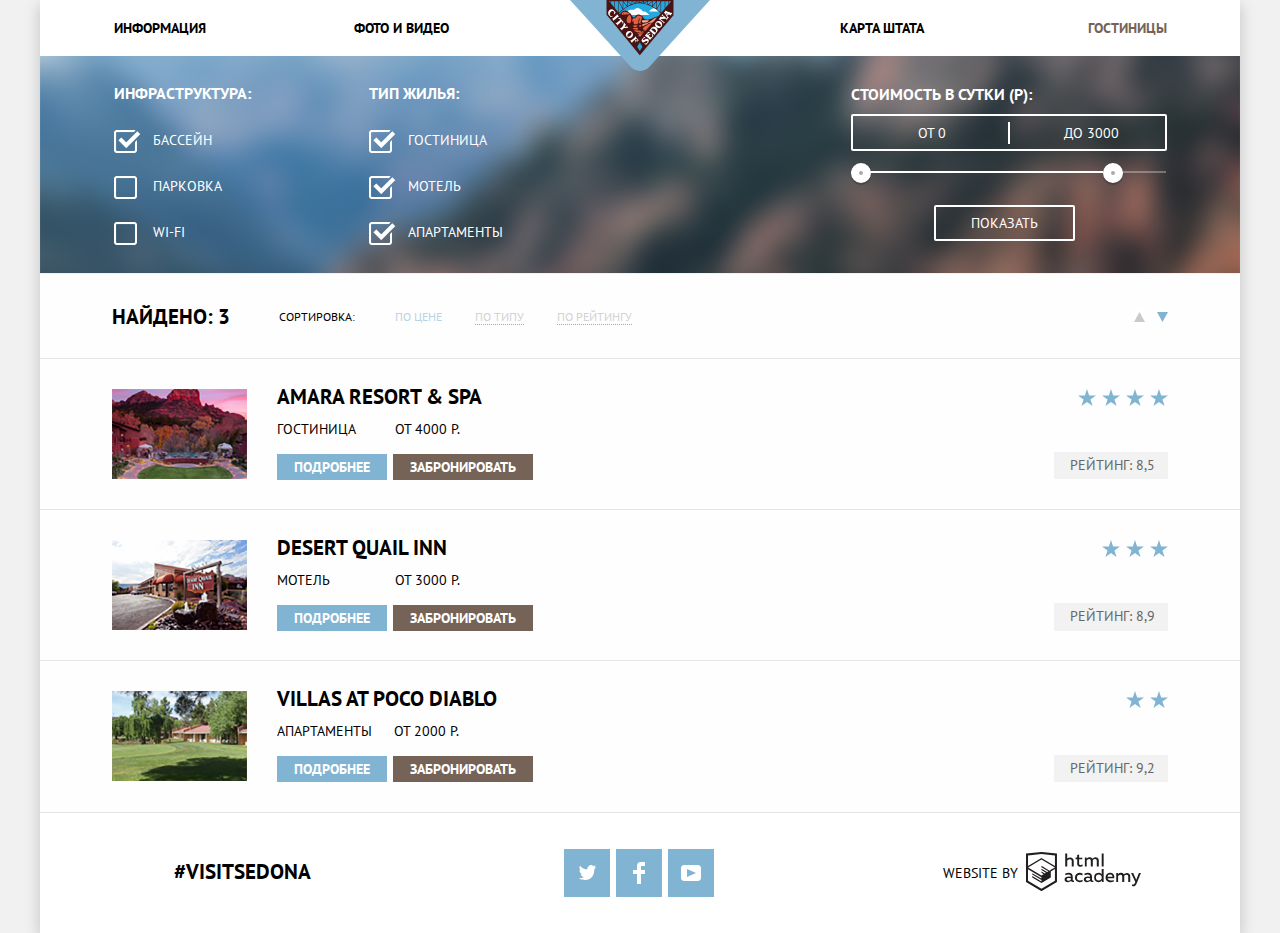
==== commit 6b55b525: "project 07/10/19" ====
--- a/hotels.html
+++ b/hotels.html
@@ -4,7 +4,10 @@
 <head>
   <meta charset="utf-8">
   <link href="css/normalize.css" rel="stylesheet">
-  <link href="css/style_hotels.css" rel="stylesheet">
+  <link href="css/style_min_hotels.css" rel="stylesheet">
+  <link href="https://fonts.googleapis.com/css?family=PT+Sans:400,700|PT+Serif:400,700&display=swap&subset=cyrillic"
+    rel="stylesheet">
+  <link rel="stylesheet" href="https://use.fontawesome.com/releases/v5.7.2/css/all.css">
   <title>HTML Academy: Седона</title>
 </head>
 
@@ -43,7 +46,7 @@
           <label for="checkbox-4">Гостиница</label>
           <input id="checkbox-5" type="checkbox" checked>
           <label for="checkbox-5">Мотель</label>
-          <input id="checkbox-6" type="checkbox" disabled checked>
+          <input id="checkbox-6" type="checkbox" checked>
           <label for="checkbox-6">Апартаменты</label>
         </fieldset>
       </form>
--- a/css/style_min_hotels.css
+++ b/css/style_min_hotels.css
@@ -0,0 +1 @@
+body{font-family:PT Sans,PT Serif,serif;text-transform:uppercase;background-color:#f1f1f1;font-size:14px}img{max-width:100%;height:auto}.container{max-width:1200px;margin:auto;box-shadow:0 5px 15px 0 rgba(0,1,1,.2)}.visually-hidden{position:absolute;width:1px;height:1px;margin:-1px;border:0;padding:0;clip:rect(0 0 0 0);overflow:hidden}.nav_list_left,.nav_list_right{width:240px;align-self:center;text-align:center;padding-top:20px;padding-bottom:20px}.nav_list_right{margin-right:auto}.nav_list_left{margin-left:auto}.nav_link{text-decoration:none;color:#000;font-weight:700;justify-content:space-around}.nav_menu{display:-webkit-flex;display:flex;list-style-type:none;flex-wrap:wrap}.nav_menu::after{content:'';flex-grow:1;order:0}.nav_link_fourth{padding-right:3px;color:#766357}.nav_link:focus,.nav_link:hover{color:#81b3d2;transition:all .2s linear}.nav_link:active{color:#b2b2b2;transition:all .2s linear}.nav_link_second,.nav_link_third{padding-left:3px}.nav_link_fourth{padding-left:17px}.nav_list_right{order:1}.nav_logo{position:absolute;z-index:1;right:530px;top:0}.navigation,footer{background-color:#fff}.navigation{position:relative}footer{display:flex;height:120px;justify-content:space-around;align-items:center}.footer_link{font-size:21px}.footer_web{padding-right:8px;margin:auto 0}.footer_logo{display:flex;margin-left:30px}.footer_logo_img{margin-top:-12px}.footer_link{text-decoration:none;color:#000;font-weight:700;justify-content:space-around;padding-left:35px}.filter_range{width:330px;margin-left:12px;color:#fff;text-transform:uppercase}.filter_range_title{margin-bottom:9px;font-weight:600;font-size:16px;line-height:21px}.price_controls{position:relative;width:312px;height:33px;margin-bottom:20px;font-size:0;border:2px solid #fff;border-radius:2px}.price_controls::after{content:"";position:absolute;top:50%;left:50%;width:2px;height:22px;background:#fff;transform:translate(-50%,-50%)}.price_controls label{display:inline-block;font-size:14px;line-height:34px;vertical-align:top;cursor:pointer}.price_controls .max_price,.price_controls .min_price{width:81px;padding-left:65px}.price_controls input{width:50px;margin:0;color:inherit;font:inherit;background:0 0;border:0}.range_controls{position:relative;width:315px;margin-bottom:32px}.range_controls .scale{height:2px;background:rgba(255,255,255,.3)}.range_controls .bar{width:80%;height:2px;background:#fff}.range_toggle{position:absolute;top:-8px;width:4px;height:4px;background:#ababab;border:8px solid #fff;border-radius:50%;box-shadow:0 2px 1px 0 rgba(0,1,1,.2);cursor:pointer}.range_toggle:hover{background:#1c4f80}.range_toggle_min{left:0}.range_toggle_max{left:80%}.btn_transparent{display:block;margin-left:83px;padding:6px 35px;font-size:14px;line-height:20px;color:#fff;text-transform:uppercase;background:0 0;border:2px solid #fff;border-radius:2px;cursor:pointer}.btn_transparent:focus,.btn_transparent:hover{color:#000;background:#fff;transition:all .2s linear}.search{background-color:#fefefe}.search_types{display:flex;padding:31px 72px 29px;border-bottom:1px solid #e5e5e5;align-items:center}.search_title{padding-right:49px}.search_subtitle{font-size:12px;padding-right:40px}.search_list{margin-right:33px;font-size:12px;background:0 0;text-transform:inherit}.search_list_active{color:#b9d3e4}.search_list_no_active{color:#d2d2d2;border-bottom:1px dotted #81b3d2}.search_list_no_active:focus,.search_list_no_active:hover{color:#81b3d2;border-bottom:1px dotted #81b3d2;transition:all .2s linear}.search_list_no_active:active{color:#000;border:0;transition:all .2s linear}.down_button,.up_button{width:11px;height:10px;background-color:#fff}.up_button{margin-right:8px;text-align:end}.up_button path{fill:#cacaca}.down_button path{fill:#81b3d2}.search_buttons{margin-left:auto}.down_button:focus path,.down_button:hover path,.up_button:focus path,.up_button:hover path{fill:#000;transition:all .2s linear}.down_button:active path,.up_button:active path{fill:#81b3d2;transition:all .2s linear}form label{display:block;margin-top:23px;margin-bottom:5px}form input:not([type=text]){float:left;height:0;width:0}form input+label::before{content:"";display:inline-block;width:31px;height:23px;margin-right:8px;vertical-align:middle;background:url(../img/hotels/checkbox-off.png) no-repeat;border:0}form input:checked+label::before{background:url(../img/hotels/checkbox-on.png) no-repeat;width:31px;height:23px;border:0}form input:focus+label{outline:solid 1px #00f}form input:disabled+label::before{background:url(../img/hotels/checkbox-off-brown.png) no-repeat;width:31px;height:23px}form input:disabled:checked+label::before{background:url(../img/hotels/checkbox-on-brown.png) no-repeat}fieldset{border:0}.second_fieldset{margin-left:-192px}legend{font-size:16px;font-weight:700}.social_button{display:flex;align-items:center;justify-content:center;width:46px;height:48px;background-color:#81b3d2}.social_button:focus,.social_button:hover{background-color:#669ec0;transition:all .2s linear}.social_button:active path{background-color:#5496bd;fill:#88b6d1;transition:all .2s linear}.footer_social{margin-left:55px}.footer_social ul{display:flex;flex-wrap:wrap;justify-content:space-between;width:150px;margin:0 auto;padding:0;list-style:none}.logo_button{width:115px;height:41px;fill:#fff}.logo_button:focus path,.logo_button:hover path{fill:#81b3d2;transition:all .2s linear}.logo_button:active path{fill:#bdbbbc;transition:all .2s linear}.hotels{display:flex;padding:30px 72px 27px;border-bottom:1px solid #e5e5e5}.hotels_img{padding-right:30px}.hotels_title{line-height:.8;padding-bottom:15px}.hotels_title:focus,.hotels_title:hover{color:#81b3d2;transition:all .2s linear}.hotels_title:active{color:#cacaca;transition:all .2s linear}.hotel_rating{margin-left:auto;text-align:end}.hotels_button{margin-top:22px}.hotels_price_first{padding-left:36px}.hotels_price_second{padding-left:62px}.hotels_price_third{padding-left:18px}.details_button,.reserve_button{list-style-type:none;text-decoration:none;color:#fff;font-weight:700;font-size:14px}.details_button{padding:4px 17px;background-color:#81b3d2;margin-right:2px}.details_button:focus,.details_button:hover{background-color:#669ec0;transition:all .2s linear}.reserve_button:focus,.reserve_button:hover{background-color:#604e43;transition:all .2s linear}.details_button:active,.reserve_button:active{background-color:#5496bd;color:#85b0cd;transition:all .2s linear}.reserve_button:active{background-color:#503e33;color:#928a85}.reserve_button{padding:4px 17px;background-color:#766357}.hotels_stars{padding-left:2px}.btn_rating{background-color:#f2f2f2;padding:5px 13px 6px 16px;text-transform:uppercase;color:#666;margin-top:43px}.choice{background:url(../img/hotels/background-2.png) no-repeat;color:#fff;padding:28px 59px 15px 63px;display:flex;justify-content:space-between}.choice_title{font-size:16px;font-weight:700}.choice_item{list-style-type:none}